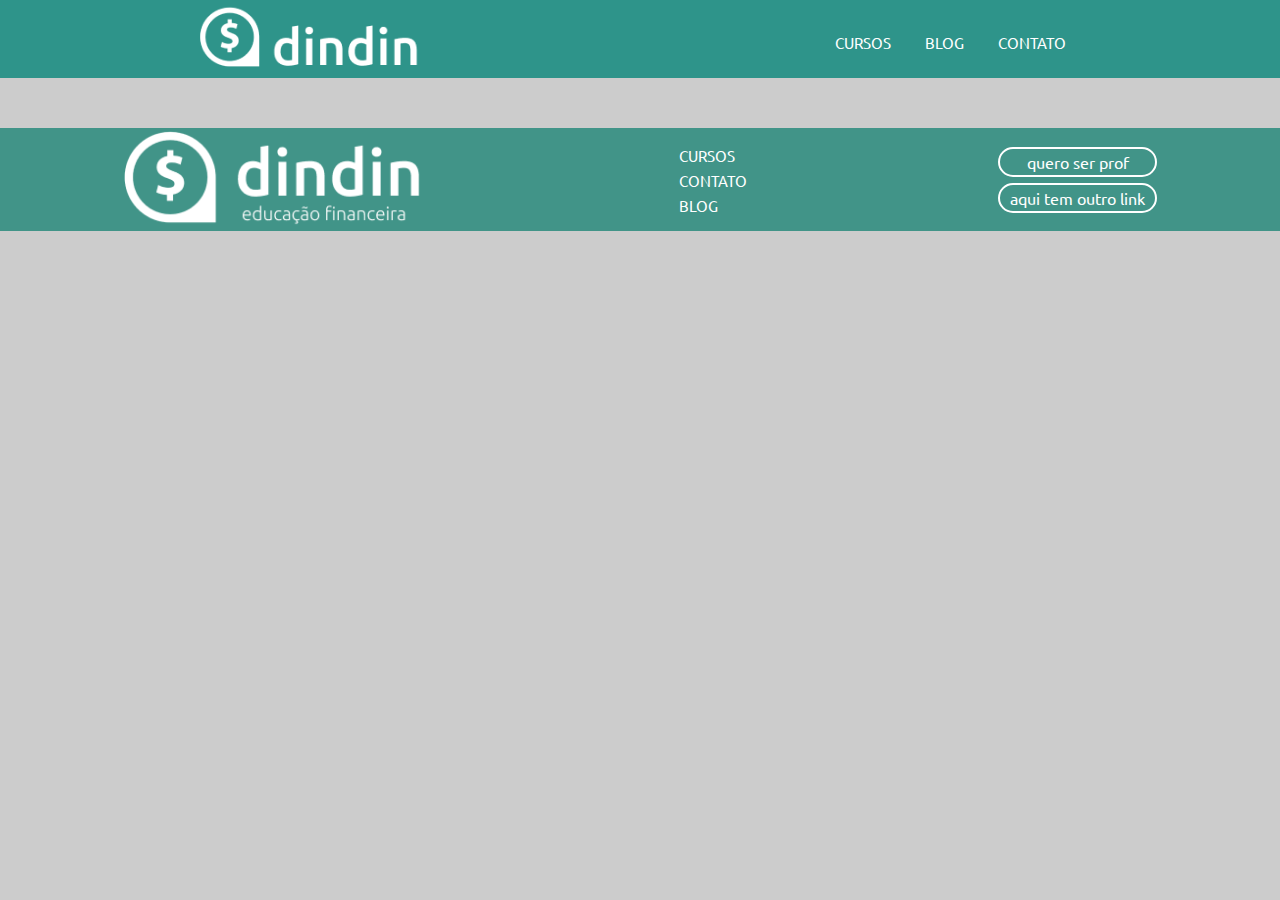
==== index.html @ 4b33592f "pagina criada com header e footer padroes" ====
<!DOCTYPE html>
<html lang="pt-br">
<head>
    <meta charset="UTF-8">
    <meta http-equiv="X-UA-Compatible" content="IE=edge">
    <meta name="viewport" content="width=device-width, initial-scale=1.0">
    <title>Dindin educação financeira é tudo de bom</title>
    <link rel="stylesheet" href="./styles/global.css">
</head>
<body>
    <header>
        <div class="wrapper-header">
            <div class="logo-header">
                <img src="./images/logo-header.png" alt="logo-dindin">
            </div>

            <nav class="menu-nav">
                <ul>
                    <li><a href="#" class="item-menu-header">CURSOS</a></li>
                    <li><a href="#" class="item-menu-header">BLOG</a></li>
                    <li><a href="#" class="item-menu-header">CONTATO</a></li>
                </ul>
            </nav>
        </div>
    </header>

    <main>
    </main>
    
    <footer>
        <div class="wrapper-footer">
            <div class="logo-footer">
                <img src="./images/logo-footer.png" alt="">
            </div>

            <ul class="nav-footer">
                <li><a href="#" class="item-menu-footer">CURSOS</a></li>
                <li><a href="#" class="item-menu-footer">CONTATO</a></li>
                <li><a href="#" class="item-menu-footer">BLOG</a></li>
            </ul>
            
            <div class="container-botoes-footer">
                <a href="#">quero ser prof</a>
                <a href="#">aqui tem outro link</a>
            </div>

        </div>
    </footer>
</body>
</html>
---- styles/global.css ----
@import url('https://fonts.googleapis.com/css2?family=Ubuntu:wght@400;700&display=swap');

* {
    font-family: 'Ubuntu', sans-serif;
    margin: 0;
    padding: 0;
}

body {
    background-color: #CCC;
}

header {
    background-color: #2E948A;
    padding-top: 5px;
}

.wrapper-header {
    max-width: 1400px;
    display: flex;
    justify-content: space-around;
    justify-items: center;
}

.wrapper-header .logo-header img {
    max-height: 70px;
}

.wrapper-header .menu-nav {
    margin: auto 0;
}

.wrapper-header .menu-nav ul li {
    display: inline;
    margin: 0 15px;
    list-style-type: none;
}

.wrapper-header .menu-nav ul li a {
    text-decoration: none;
    color: white;
    font-size: 15px;
}


.wrapper-header .menu-nav ul li a:hover {
    text-decoration: underline;
}

main {
    margin-top: 50px;
}


footer {
    background-color: #419488;
}

.wrapper-footer{
    max-width: 1400px;
    display: flex;
    justify-content: space-around;
    justify-items: center;
}

.wrapper-footer .logo-footer img {
    max-height: 100px;
}

.wrapper-footer .nav-footer{
    list-style-type: none;
    margin: auto 0;
}

.wrapper-footer .nav-footer li {
    margin: 5px;
}

.wrapper-footer .nav-footer li a {
    text-decoration: none;
    color: white;
    font-size: 15px;
}

.wrapper-footer .container-botoes-footer {
    margin: auto 0
}

.wrapper-footer .container-botoes-footer a {
    padding: 3px 10px;
    margin: 6px 0;
    border: white solid 2px;
    border-radius: 20px;
    display: block;
    text-align: center;
    text-decoration: none;
    color: white;
}
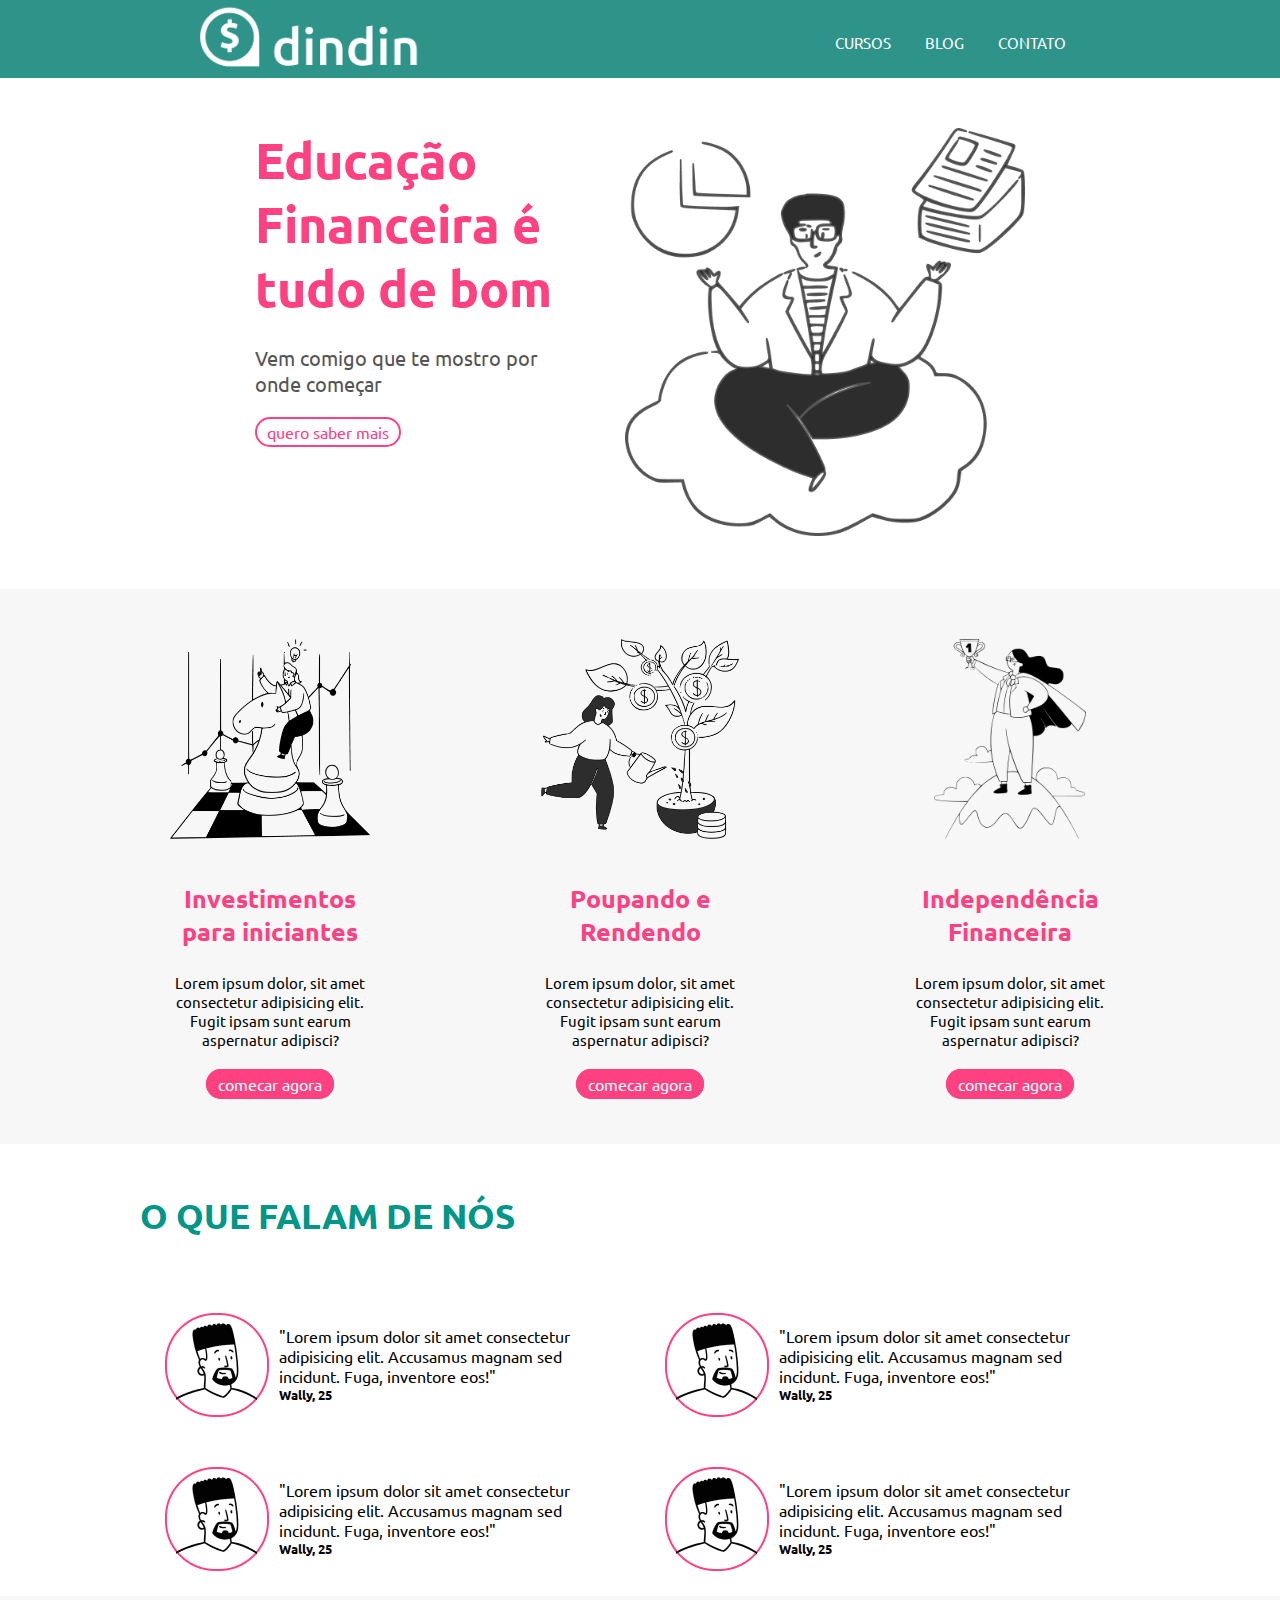
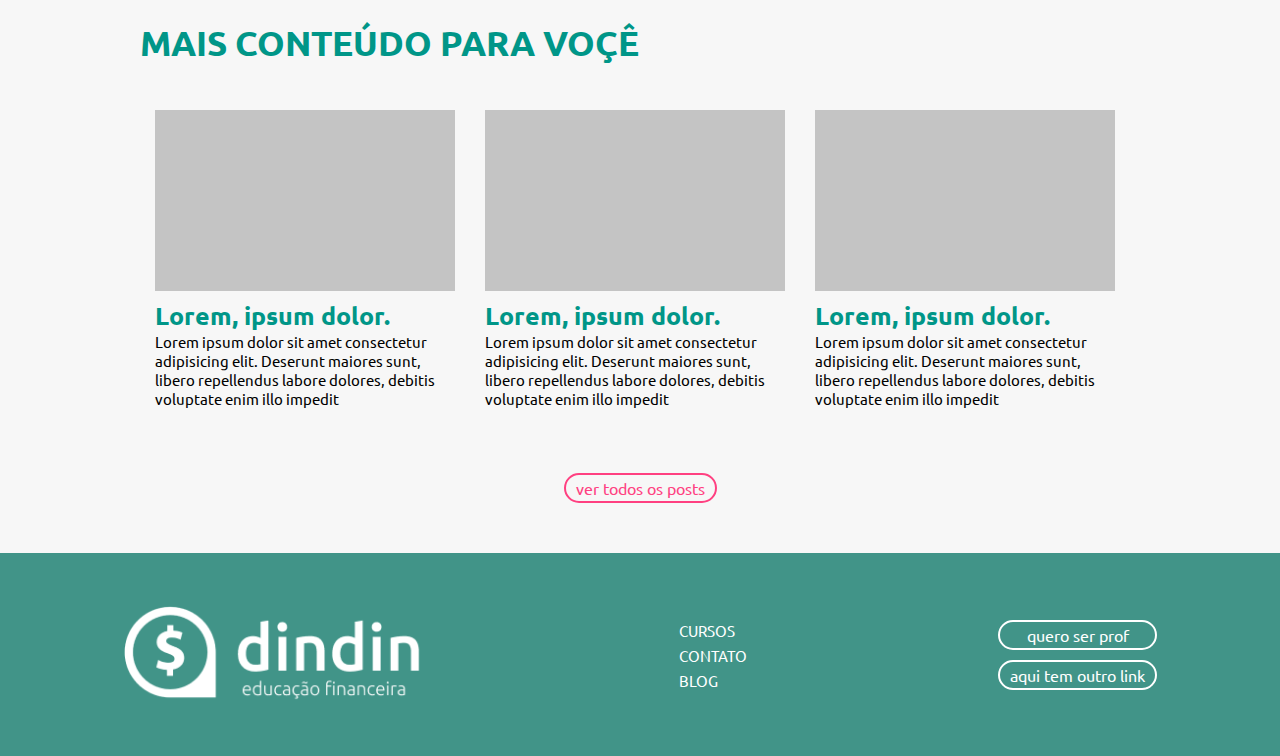
==== commit 0fa01c2f: "pagina incialv1" ====
--- a/index.html
+++ b/index.html
@@ -25,6 +25,97 @@
     </header>
 
     <main>
+        <div class="wrapper-banner">
+            <div class="texto-banner">
+                <h1>Educação Financeira é tudo de bom</h1>
+                <p>Vem comigo que te mostro por onde começar</p>
+                <a href="#" class="botao-banner">quero saber mais</a>
+            </div>
+            <div class="banner-img">
+                <img src="./images/ilustra-banner.png" alt="">
+            </div>
+        </div>
+
+        <div class="comecar-agora">
+            <div class="wrapper-comecar">
+                <div class="container-comecar">
+                    <img src="./images/ilustra-poupando.png" alt="">
+                    <h2>Investimentos para iniciantes</h2>
+                    <p>Lorem ipsum dolor, sit amet consectetur adipisicing elit. Fugit ipsam sunt earum aspernatur adipisci?</p>
+                    <a href="" class="botao-comecar">comecar agora</a>
+                </div>
+                <div class="container-comecar">
+                    <img src="./images/ilustra-investimento.png" alt="">
+                    <h2>Poupando e Rendendo</h2>
+                    <p>Lorem ipsum dolor, sit amet consectetur adipisicing elit. Fugit ipsam sunt earum aspernatur adipisci?</p>
+                    <a href="" class="botao-comecar">comecar agora</a>
+                </div>
+                <div class="container-comecar">
+                    <img src="./images/ilustra-independencia.png" alt="">
+                    <h2>Independência Financeira</h2>
+                    <p>Lorem ipsum dolor, sit amet consectetur adipisicing elit. Fugit ipsam sunt earum aspernatur adipisci?</p>
+                    <a href="" class="botao-comecar">comecar agora</a>
+                </div>
+            </div>
+        </div>
+
+        <div class="o-que-falam">
+            <h2>O QUE FALAM DE NÓS</h2>
+            <div class="wrapper-testemunho">
+                <div class="testemunho">
+                    <img src="./images/icon-jaden.png" alt="">
+                    <div class="texto-testemunho">
+                        <p>"Lorem ipsum dolor sit amet consectetur adipisicing elit. Accusamus magnam sed incidunt. Fuga, inventore eos!"</p>
+                        <h5>Wally, 25</h5>
+                    </div>
+                </div>
+                <div class="testemunho">
+                    <img src="./images/icon-jaden.png" alt="">
+                    <div class="texto-testemunho">
+                        <p>"Lorem ipsum dolor sit amet consectetur adipisicing elit. Accusamus magnam sed incidunt. Fuga, inventore eos!"</p>
+                        <h5>Wally, 25</h5>
+                    </div>
+                </div>
+                <div class="testemunho">
+                    <img src="./images/icon-jaden.png" alt="">
+                    <div class="texto-testemunho">
+                        <p>"Lorem ipsum dolor sit amet consectetur adipisicing elit. Accusamus magnam sed incidunt. Fuga, inventore eos!"</p>
+                        <h5>Wally, 25</h5>
+                    </div>
+                </div>
+                <div class="testemunho">
+                    <img src="./images/icon-jaden.png" alt="">
+                    <div class="texto-testemunho">
+                        <p>"Lorem ipsum dolor sit amet consectetur adipisicing elit. Accusamus magnam sed incidunt. Fuga, inventore eos!"</p>
+                        <h5>Wally, 25</h5>
+                    </div>
+                </div>
+            </div>
+        </div>
+
+        <div class="mais-conteudo">
+            <div class="wrapper-mais-conteudo">
+                <h2>MAIS CONTEÚDO PARA VOÇÊ</h2>
+                <div class="container-artigos">
+                    <div class="artigos">
+                        <img src="./images/Rectangle 16.png" alt="">
+                        <h3>Lorem, ipsum dolor.</h3>
+                        <p>Lorem ipsum dolor sit amet consectetur adipisicing elit. Deserunt maiores sunt, libero repellendus labore dolores, debitis voluptate enim illo impedit</p>
+                    </div>
+                    <div class="artigos">
+                        <img src="./images/Rectangle 16.png" alt="">
+                        <h3>Lorem, ipsum dolor.</h3>
+                        <p>Lorem ipsum dolor sit amet consectetur adipisicing elit. Deserunt maiores sunt, libero repellendus labore dolores, debitis voluptate enim illo impedit</p>
+                    </div>
+                    <div class="artigos">
+                        <img src="./images/Rectangle 16.png" alt="">
+                        <h3>Lorem, ipsum dolor.</h3>
+                        <p>Lorem ipsum dolor sit amet consectetur adipisicing elit. Deserunt maiores sunt, libero repellendus labore dolores, debitis voluptate enim illo impedit</p>
+                    </div>
+                </div>
+                <a href="#">ver todos os posts</a>
+            </div>
+        </div>
     </main>
     
     <footer>
--- a/styles/global.css
+++ b/styles/global.css
@@ -7,7 +7,7 @@
 }
 
 body {
-    background-color: #CCC;
+    background-color: #fff;
 }
 
 header {
@@ -20,6 +20,7 @@
     display: flex;
     justify-content: space-around;
     justify-items: center;
+    margin: 0 auto;
 }
 
 .wrapper-header .logo-header img {
@@ -47,11 +48,6 @@
     text-decoration: underline;
 }
 
-main {
-    margin-top: 50px;
-}
-
-
 footer {
     background-color: #419488;
 }
@@ -61,10 +57,12 @@
     display: flex;
     justify-content: space-around;
     justify-items: center;
+    margin: 0 auto;
 }
 
 .wrapper-footer .logo-footer img {
     max-height: 100px;
+    margin: 50px 0;
 }
 
 .wrapper-footer .nav-footer{
@@ -88,11 +86,198 @@
 
 .wrapper-footer .container-botoes-footer a {
     padding: 3px 10px;
-    margin: 6px 0;
+    margin: 10px 0;
     border: white solid 2px;
     border-radius: 20px;
     display: block;
     text-align: center;
     text-decoration: none;
     color: white;
-}+}
+
+.wrapper-banner {
+    max-width: 1100px;
+    display: flex;
+    justify-content: center;
+    margin: 50px auto;
+}
+
+.texto-banner{
+    max-width: 30%;
+    margin-right: 20px;
+}
+
+.texto-banner h1 {
+    font-size: 50px;
+    color: #FF4081;
+    font-weight: bold;
+    margin-bottom: 25px;
+}
+
+.texto-banner p {
+    font-size: 20px;
+    color: #555;
+    margin-bottom: 25px;
+}
+
+.texto-banner a{
+    color: #FF4081;
+    padding: 3px 10px;
+    border: #FF4081 solid 2px;
+    border-radius: 20px;
+    text-decoration: none;
+    transition: 300ms;
+}
+
+.texto-banner a:hover {
+    color: white;
+    background-color: #FF4081;
+}
+
+.banner-img img {
+    max-width: 400px;
+    margin-left: 20px;
+}
+
+.comecar-agora {
+    background-color: #F7F7F7;
+}
+
+.wrapper-comecar {
+    max-width: 1400px;
+    display: flex;
+    justify-content: space-evenly;
+    flex-wrap: wrap;
+    margin: 0 auto;
+}
+
+.container-comecar {
+    max-width: 200px;
+    margin: 50px 0;
+    text-align: center;
+}
+
+.container-comecar img {
+    max-width: 200px;
+    max-height: 200px;
+    margin-bottom: 40px;
+}
+
+.container-comecar h2 {
+    font-size: 25px;
+    font-weight: bold;
+    color: #FF4081;
+    margin-bottom: 25px;
+}
+
+.container-comecar p {
+    font-size: 15px;
+    margin-bottom: 25px;
+}
+
+.container-comecar a{
+    background-color: #FF4081;
+    padding: 3px 10px;
+    border: #FF4081 solid 2px;
+    border-radius: 20px;
+    text-decoration: none;
+    color: white;
+    transition: 300ms;
+}
+
+.container-comecar a:hover {
+    background-color: white;
+    color: #FF4081;
+}
+
+.o-que-falam {
+    max-width: 1000px;
+    margin: 0 auto;
+}
+
+.o-que-falam h2{
+    font-size: 35px;
+    color: #009688;
+    font-weight: bold;
+    margin: 50px 0;
+}
+
+.wrapper-testemunho {
+    max-width: 1000px;
+    display: flex;
+    flex-wrap: wrap;
+
+}
+
+.testemunho {
+    display: flex;
+    align-items: center;
+    max-width: 450px;
+    margin: 25px;
+}
+
+.testemunho img {
+    margin-right: 10px;
+}
+
+.mais-conteudo {
+    background-color: #F7F7F7;
+    padding-bottom: 50px;
+}
+
+.wrapper-mais-conteudo {
+    max-width: 1000px;
+    margin: 0 auto;
+}
+
+.wrapper-mais-conteudo h2 {
+    font-size: 35px;
+    color: #009688;
+    font-weight: bold;
+    margin-bottom: 25px;
+    padding-top: 25px;
+}
+
+.container-artigos {
+    display: flex;
+    justify-content: flex-start;
+    flex-wrap: wrap;
+    margin-bottom: 50px;
+}
+
+.artigos{
+    max-width: 300px;
+    margin: 15px;
+}
+
+.artigos img {
+    max-width: 300px;
+    margin: 5px 0;
+}
+
+.artigos h3 {
+    font-size: 25px;
+    color: #009688;
+    font-weight: bold;
+}
+
+.artigos p {
+    font-size: 15px;
+}
+
+.mais-conteudo a{
+    display: block;
+    width: fit-content;
+    color: #FF4081;
+    padding: 3px 10px;
+    border: #FF4081 solid 2px;
+    border-radius: 20px;
+    text-decoration: none;
+    transition: 300ms;
+    margin: 0 auto;
+}
+
+.mais-conteudo a:hover {
+    color: white;
+    background-color: #FF4081;
+}
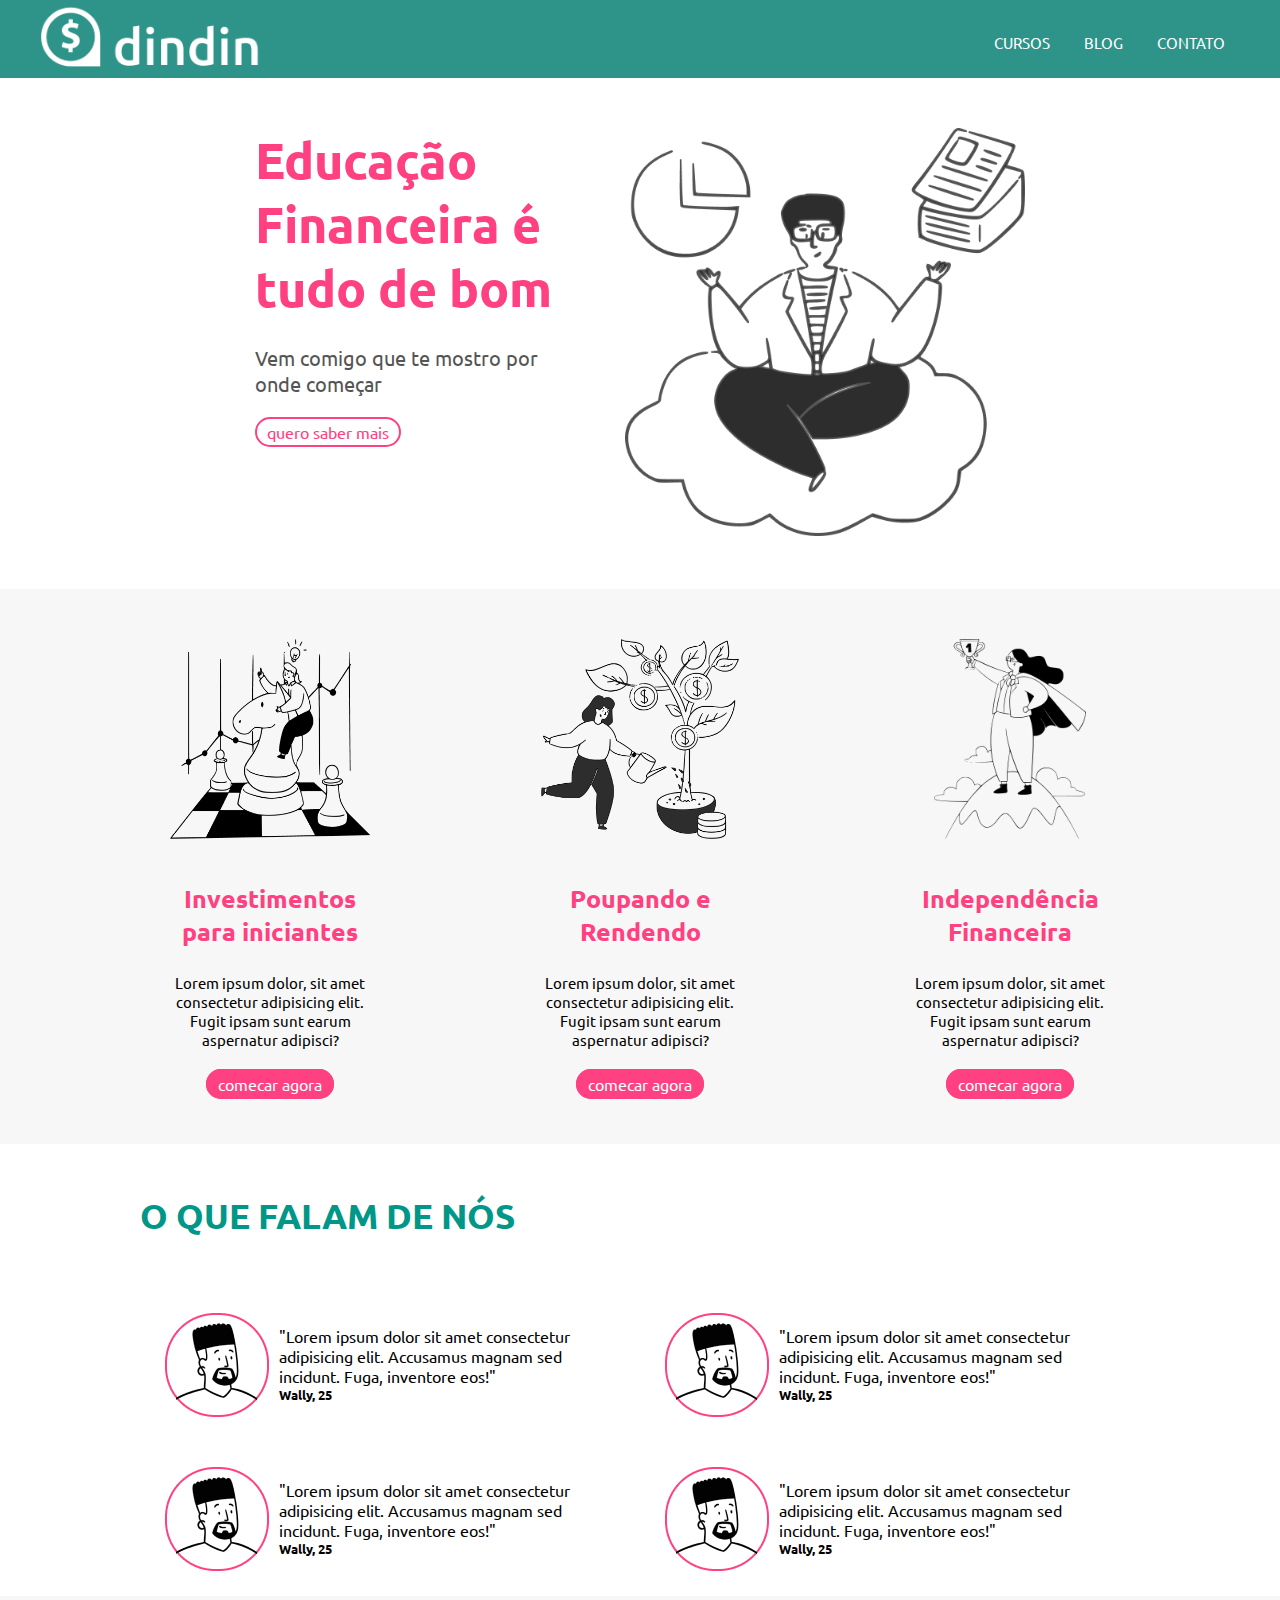
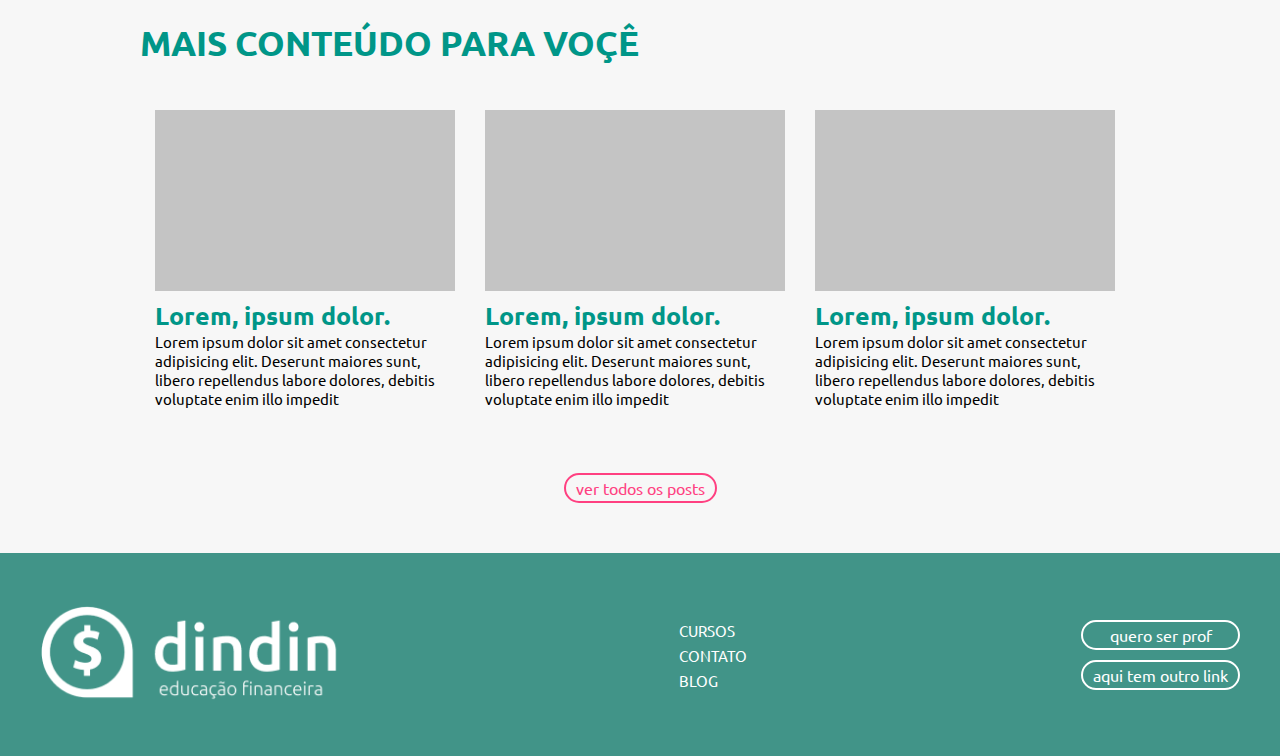
==== commit cbdcc3e4: "Links criados" ====
--- a/index.html
+++ b/index.html
@@ -10,15 +10,15 @@
 <body>
     <header>
         <div class="wrapper-header">
-            <div class="logo-header">
+            <a class="logo-header" href="index.html">
                 <img src="./images/logo-header.png" alt="logo-dindin">
-            </div>
+            </a>
 
             <nav class="menu-nav">
                 <ul>
-                    <li><a href="#" class="item-menu-header">CURSOS</a></li>
-                    <li><a href="#" class="item-menu-header">BLOG</a></li>
-                    <li><a href="#" class="item-menu-header">CONTATO</a></li>
+                    <li><a href="cursos.html" class="item-menu-header">CURSOS</a></li>
+                    <li><a href="blog.html" class="item-menu-header">BLOG</a></li>
+                    <li><a href="contato.html" class="item-menu-header">CONTATO</a></li>
                 </ul>
             </nav>
         </div>
@@ -29,7 +29,7 @@
             <div class="texto-banner">
                 <h1>Educação Financeira é tudo de bom</h1>
                 <p>Vem comigo que te mostro por onde começar</p>
-                <a href="#" class="botao-banner">quero saber mais</a>
+                <a href="cursos.html" class="botao-banner">quero saber mais</a>
             </div>
             <div class="banner-img">
                 <img src="./images/ilustra-banner.png" alt="">
@@ -42,19 +42,19 @@
                     <img src="./images/ilustra-poupando.png" alt="">
                     <h2>Investimentos para iniciantes</h2>
                     <p>Lorem ipsum dolor, sit amet consectetur adipisicing elit. Fugit ipsam sunt earum aspernatur adipisci?</p>
-                    <a href="" class="botao-comecar">comecar agora</a>
+                    <a href="cursos.html" class="botao-comecar">comecar agora</a>
                 </div>
                 <div class="container-comecar">
                     <img src="./images/ilustra-investimento.png" alt="">
                     <h2>Poupando e Rendendo</h2>
                     <p>Lorem ipsum dolor, sit amet consectetur adipisicing elit. Fugit ipsam sunt earum aspernatur adipisci?</p>
-                    <a href="" class="botao-comecar">comecar agora</a>
+                    <a href="cursos.html" class="botao-comecar">comecar agora</a>
                 </div>
                 <div class="container-comecar">
                     <img src="./images/ilustra-independencia.png" alt="">
                     <h2>Independência Financeira</h2>
                     <p>Lorem ipsum dolor, sit amet consectetur adipisicing elit. Fugit ipsam sunt earum aspernatur adipisci?</p>
-                    <a href="" class="botao-comecar">comecar agora</a>
+                    <a href="cursos.html" class="botao-comecar">comecar agora</a>
                 </div>
             </div>
         </div>
@@ -97,23 +97,23 @@
             <div class="wrapper-mais-conteudo">
                 <h2>MAIS CONTEÚDO PARA VOÇÊ</h2>
                 <div class="container-artigos">
-                    <div class="artigos">
+                    <a class="artigos" href="post.html">
                         <img src="./images/Rectangle 16.png" alt="">
                         <h3>Lorem, ipsum dolor.</h3>
                         <p>Lorem ipsum dolor sit amet consectetur adipisicing elit. Deserunt maiores sunt, libero repellendus labore dolores, debitis voluptate enim illo impedit</p>
-                    </div>
-                    <div class="artigos">
+                    </a>
+                    <a class="artigos" href="post.html">
                         <img src="./images/Rectangle 16.png" alt="">
                         <h3>Lorem, ipsum dolor.</h3>
                         <p>Lorem ipsum dolor sit amet consectetur adipisicing elit. Deserunt maiores sunt, libero repellendus labore dolores, debitis voluptate enim illo impedit</p>
-                    </div>
-                    <div class="artigos">
+                    </a>
+                    <a class="artigos" href="post.html">
                         <img src="./images/Rectangle 16.png" alt="">
                         <h3>Lorem, ipsum dolor.</h3>
                         <p>Lorem ipsum dolor sit amet consectetur adipisicing elit. Deserunt maiores sunt, libero repellendus labore dolores, debitis voluptate enim illo impedit</p>
-                    </div>
+                    </a>
                 </div>
-                <a href="#">ver todos os posts</a>
+                <a href="blog.html" id="botao-blog">ver todos os posts</a>
             </div>
         </div>
     </main>
@@ -125,9 +125,9 @@
             </div>
 
             <ul class="nav-footer">
-                <li><a href="#" class="item-menu-footer">CURSOS</a></li>
-                <li><a href="#" class="item-menu-footer">CONTATO</a></li>
-                <li><a href="#" class="item-menu-footer">BLOG</a></li>
+                <li><a href="cursos.html" class="item-menu-footer">CURSOS</a></li>
+                <li><a href="contato.html" class="item-menu-footer">CONTATO</a></li>
+                <li><a href="blog.html" class="item-menu-footer">BLOG</a></li>
             </ul>
             
             <div class="container-botoes-footer">
--- a/styles/global.css
+++ b/styles/global.css
@@ -4,6 +4,8 @@
     font-family: 'Ubuntu', sans-serif;
     margin: 0;
     padding: 0;
+    text-decoration: none;
+    color: black;
 }
 
 body {
@@ -16,11 +18,12 @@
 }
 
 .wrapper-header {
-    max-width: 1400px;
-    display: flex;
-    justify-content: space-around;
+    max-width: 1200px;
+    display: flex;
+    justify-content: space-between;
     justify-items: center;
     margin: 0 auto;
+    padding: 0 30px
 }
 
 .wrapper-header .logo-header img {
@@ -53,11 +56,12 @@
 }
 
 .wrapper-footer{
-    max-width: 1400px;
-    display: flex;
-    justify-content: space-around;
+    max-width: 1200px;
+    display: flex;
+    justify-content: space-between;
     justify-items: center;
     margin: 0 auto;
+    padding: 0 30px
 }
 
 .wrapper-footer .logo-footer img {
@@ -265,7 +269,11 @@
     font-size: 15px;
 }
 
-.mais-conteudo a{
+.mais-conteudo a {
+    text-decoration: none;
+}
+
+.mais-conteudo #botao-blog {
     display: block;
     width: fit-content;
     color: #FF4081;
@@ -277,7 +285,321 @@
     margin: 0 auto;
 }
 
-.mais-conteudo a:hover {
+.mais-conteudo #botao-blog:hover {
     color: white;
     background-color: #FF4081;
 }
+
+.wrapper-cursos {
+    max-width: 1200px;
+    margin: 30px auto;
+}
+
+.wrapper-cursos h1 {
+    font-size: 50px;
+    color: #FF4081;
+    font-weight: bold;
+    margin-bottom: 5px;
+    margin-left: 20px;
+}
+
+.wrapper-cursos h3 {
+    color: #555;
+    font-size: 15px;
+    margin-bottom: 50px;
+    margin-left: 20px;
+}
+
+.container-cursos {
+    display: flex;
+    flex-wrap: wrap;
+    margin-bottom: 50px;
+}
+
+.curso {
+    display: flex;
+    padding: 50px 0;
+    border-top: 2px solid #C4C4C4;
+}
+
+.curso:first-child {
+    display: flex;
+    padding: 50px 0;
+    border-top: none;
+}
+
+.descricao-curso {
+    min-width: 300px;
+}
+
+.curso h2 {
+    font-size: 35px;
+    color: #FF4081;
+    font-weight: bold;
+    margin-bottom: 20px;
+}
+
+.curso p {
+    margin-bottom: 30px;
+}
+
+.curso a{
+    background-color: #419488;
+    padding: 3px 10px;
+    border: #419488 solid 2px;
+    border-radius: 20px;
+    text-decoration: none;
+    color: white;
+    transition: 300ms;
+    margin: 30px 0;
+}
+
+.curso a:hover {
+    background-color: white;
+    color: #419488;
+}
+
+.img-curso img {
+    max-width: 300px;
+    margin: 0 25px;
+}
+
+.wrapper-curso1 {
+    max-width: 1100px;
+    display: flex;
+    justify-content: center;
+    margin: 50px auto;
+}
+
+.texto-curso1{
+    max-width: 50%;
+    margin-right: 20px;
+}
+
+.texto-curso1 h1 {
+    font-size: 50px;
+    color: #FF4081;
+    font-weight: bold;
+    margin-bottom: 25px;
+}
+
+.texto-curso1 p {
+    font-size: 20px;
+    color: #555;
+    margin-bottom: 25px;
+}
+
+.banner-img-curso1 img {
+    max-width: 350px;
+    margin-left: 20px;
+}
+
+.aulas {
+    background-color: #f6f6f6;
+}
+
+.aula-video {
+    max-width: 1200px;
+    display: flex;
+    flex-direction: row;
+    justify-content: space-evenly;
+    margin: 0 auto;
+    padding: 60px 60px;
+    border-top: #C4C4C4 solid 2px;
+}
+
+.aula-video:first-child {
+    border: none;
+}
+
+.aula-video .texto-aula {
+    margin-left: 50px;
+}
+
+.texto-aula h2 {
+    font-size: 25px;
+    color: #FF4081;
+    font-weight: bold;
+}
+
+.texto-aula p {
+    margin-top: 10px;
+}
+
+iframe {
+    width: 280px;
+    height: 157px;
+}
+
+.container-contato {
+    max-width: 1100px;
+    display: flex;
+    margin: 60px auto;
+    justify-content: center;
+    align-items: center;
+}
+
+.container-contato img {
+    max-width: 350px;
+}
+
+.container-contato form {
+    min-width: 40%;
+    display: flex;
+    flex-direction: column;
+    margin: 0 30px;
+}
+
+.container-contato form h1 {
+    font-size: 50px;
+    color: #FF4081;
+    font-weight: bold;
+    margin-bottom: 15px;
+}
+
+.container-contato form input {
+    margin: 6px 0;
+    padding: 3px 0;
+    border-radius: 6px;
+    border: #686868 solid 1px;
+}
+
+textarea {
+    resize: none;
+    border-radius: 6px;
+    border: #686868 solid 1px;
+    margin: 6px 0;
+}
+
+#botao-enviar {
+    width: 100px;
+    background-color: #FF4081;
+    padding: 3px 0;
+    border: #FF4081 solid 2px;
+    border-radius: 20px;
+    text-decoration: none;
+    color: white;
+    transition: 300ms;
+}
+
+#botao-enviar:hover {
+    background-color: white;
+    color: #FF4081;
+}
+
+
+.wrapper-banner-blog {
+    max-width: 1100px;
+    display: flex;
+    justify-content: center;
+    margin: 50px auto;
+    align-items: center;
+}
+
+.texto-banner-blog{
+    max-width: 40%;
+    margin: 0 20px;
+}
+
+.texto-banner-blog h1 {
+    font-size: 50px;
+    color: #009688;
+    font-weight: bold;
+    margin-bottom: 25px;
+}
+
+.texto-banner-blog p {
+    font-size: 20px;
+    color: #555;
+    margin-bottom: 25px;
+    text-align: justify;
+}
+
+.wrapper-banner-blog img {
+    max-width: 400px;
+    margin-left: 20px;
+}
+
+.posts-blog {
+    background-color: #F7F7F7;
+    padding: 80px 0;
+}
+
+.wrapper-posts-blog {
+    max-width: 1400px;
+    display: flex;
+    justify-content: space-evenly;
+    flex-wrap: wrap;
+    margin: 0 auto;
+}
+
+.container-post {
+    max-width: 40%;
+    margin: 30px 0;
+    text-align: center;
+}
+
+.container-post img {
+    width: 100%;
+    margin-bottom: 15px;
+}
+
+.container-post h2 {
+    text-align: left;
+    font-size: 20px;
+    font-weight: bold;
+    color: #FF4081;
+    margin-bottom: 15px;
+}
+
+.container-post p {
+    font-size: 15px;
+    text-align: justify;
+}
+
+.comecar-agora h1 {
+    font-size: 50px;
+    color: #FF4081;
+    font-weight: normal;
+    text-align: center;
+    padding: 30px 0;
+    margin-top: 80px;
+}
+
+.wrapper-post{
+    max-width: 1400px;
+    margin: 0 auto;
+}
+
+.post-conteudo{
+    max-width: 80%;
+    margin: 0 auto;
+}
+
+.post-conteudo h1 {
+    font-size: 50px;
+    color: #FF4081;
+    font-weight: bold;
+    text-align: center;
+    padding: 30px 0 15px 0;
+}
+
+#data-post {
+    color: #9D9D9D;
+    text-align: center;
+    margin: 0;
+}
+
+.post-conteudo img {
+    width: 100%;
+    margin: 50px 0;
+}
+
+.post-conteudo p {
+    margin: 30px 0;
+}
+
+.post-conteudo h2 {
+    margin: 60px 0 30px 0;
+    color: #009688;
+}